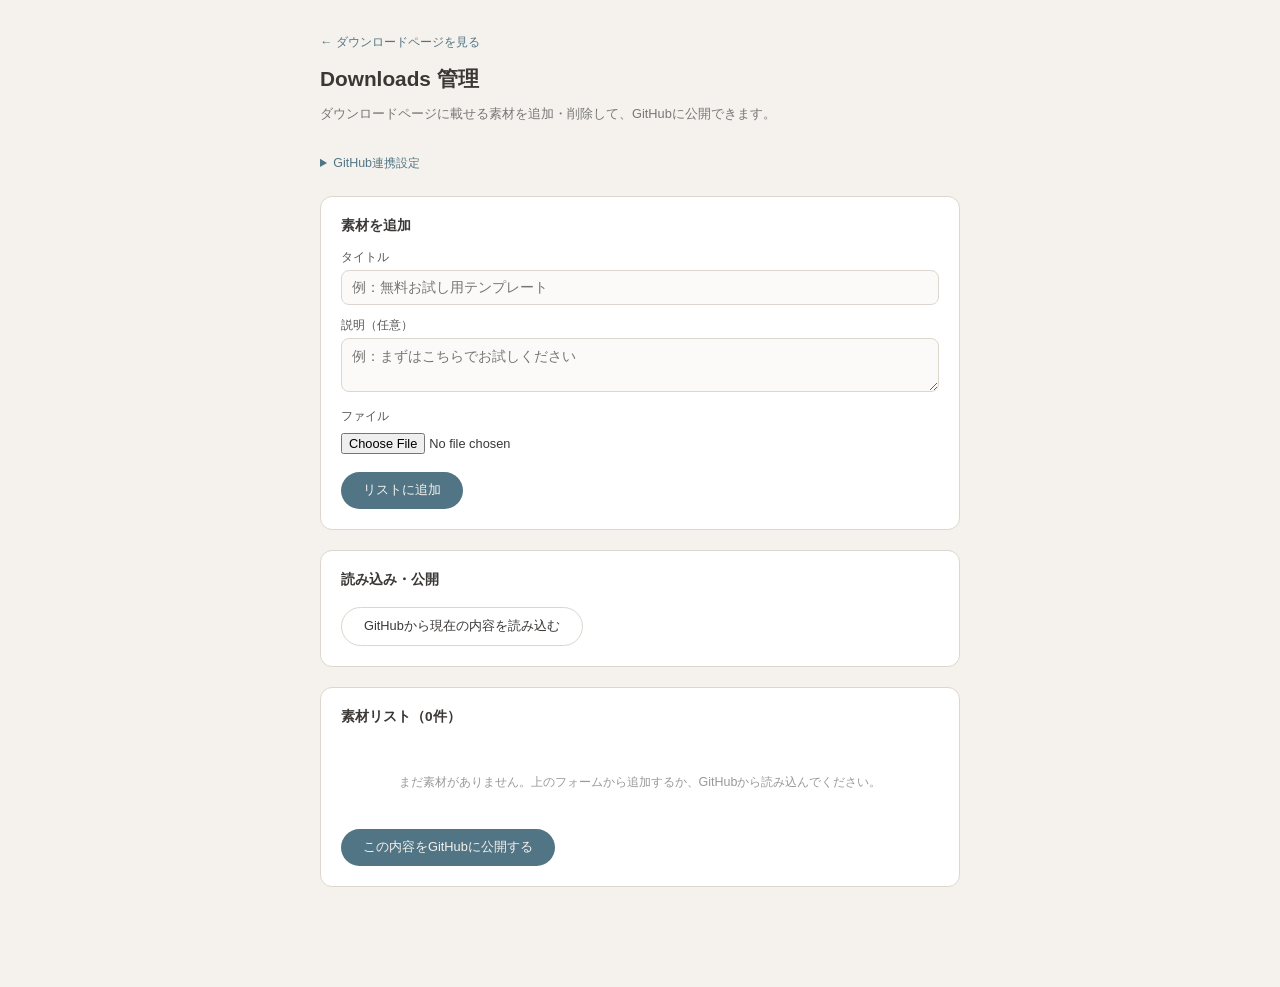
==== downloads-admin.html @ ae5e3011 "Add Downloads feature (public page + admin + dummy data) Replaces material-admin.html with downloads" ====
<!DOCTYPE html>
<html lang="ja">
<head>
<meta charset="UTF-8">
<meta name="viewport" content="width=device-width, initial-scale=1.0">
<title>Downloads 管理 | mamaroku</title>
<style>
  :root {
    --cream: #f5f2ed;
    --teal-dark: #517585;
    --ink: #3a3735;
    --line: #ddd6cc;
    --ok: #4b8a5f;
    --err: #b25a52;
  }
  * { box-sizing: border-box; }
  body {
    margin: 0;
    font-family: -apple-system, 'Hiragino Sans', 'Noto Sans JP', sans-serif;
    background: var(--cream);
    color: var(--ink);
    padding: 32px 20px 80px;
  }
  .wrap { max-width: 640px; margin: 0 auto; }
  h1 { font-size: 1.3rem; margin-bottom: 4px; }
  .lead { font-size: 0.8rem; color: #777; margin-bottom: 28px; }
  a.back { font-size: 0.78rem; color: var(--teal-dark); text-decoration: none; }

  section {
    background: #fff;
    border: 1px solid var(--line);
    border-radius: 12px;
    padding: 20px;
    margin-bottom: 20px;
  }
  section h2 {
    font-size: 0.85rem;
    margin: 0 0 14px;
    display: flex;
    align-items: center;
    gap: 8px;
  }
  details.gh-settings { margin-bottom: 20px; }
  details.gh-settings summary {
    cursor: pointer;
    font-size: 0.78rem;
    color: var(--teal-dark);
    padding: 4px 0;
  }
  label { display: block; font-size: 0.76rem; color: #555; margin: 12px 0 4px; }
  label:first-child { margin-top: 0; }
  input[type=text], input[type=password], textarea {
    width: 100%;
    padding: 9px 10px;
    font-size: 0.85rem;
    border: 1px solid var(--line);
    border-radius: 8px;
    font-family: inherit;
    background: #fbfaf8;
  }
  textarea { resize: vertical; min-height: 54px; }
  input[type=file] { font-size: 0.8rem; margin-top: 4px; }

  .btn {
    display: inline-block;
    border: none;
    border-radius: 999px;
    padding: 10px 22px;
    font-size: 0.8rem;
    cursor: pointer;
    background: var(--ink);
    color: var(--cream);
  }
  .btn:disabled { opacity: 0.4; cursor: not-allowed; }
  .btn.primary { background: var(--teal-dark); }
  .btn.small { padding: 6px 14px; font-size: 0.72rem; }
  .btn.danger { background: var(--err); }
  .btn.ghost { background: none; border: 1px solid var(--line); color: var(--ink); }

  .status { font-size: 0.75rem; margin-top: 8px; min-height: 1.2em; }
  .status.ok { color: var(--ok); }
  .status.err { color: var(--err); }

  .item-list { display: flex; flex-direction: column; gap: 10px; margin-top: 16px; }
  .item-card {
    display: flex;
    gap: 12px;
    align-items: center;
    border: 1px solid var(--line);
    border-radius: 10px;
    padding: 10px;
  }
  .item-card .thumb {
    width: 52px; height: 52px; flex-shrink: 0;
    border-radius: 6px;
    background: var(--cream);
    display: flex; align-items: center; justify-content: center;
    overflow: hidden;
    font-size: 0.65rem;
    color: #999;
    text-align: center;
  }
  .item-card .thumb img { max-width: 100%; max-height: 100%; object-fit: contain; }
  .item-card .meta { flex: 1; min-width: 0; }
  .item-card .meta .title { font-size: 0.82rem; font-weight: bold; }
  .item-card .meta .desc { font-size: 0.72rem; color: #777; margin-top: 2px; }
  .item-card .meta .size { font-size: 0.68rem; color: #aaa; margin-top: 2px; }
  .item-card .actions { display: flex; gap: 6px; flex-shrink: 0; }

  .empty { font-size: 0.78rem; color: #999; text-align: center; padding: 20px 0; }
  .footer-actions { display: flex; gap: 10px; align-items: center; margin-top: 18px; }
  .total-size { font-size: 0.72rem; color: #999; margin-left: auto; }
</style>
</head>
<body>
<div class="wrap">
  <a class="back" href="downloads.html">← ダウンロードページを見る</a>
  <h1 style="margin-top:14px;">Downloads 管理</h1>
  <p class="lead">ダウンロードページに載せる素材を追加・削除して、GitHubに公開できます。</p>

  <details class="gh-settings">
    <summary>GitHub連携設定</summary>
    <div style="margin-top:12px;">
      <label>Personal Access Token（illust-sticker管理画面と共通）</label>
      <input type="password" id="gh-token" placeholder="ghp_...">
      <label>リポジトリ（owner/repo）</label>
      <input type="text" id="gh-repo" placeholder="mamaroku/mamaroku">
      <label>保存先ファイル名</label>
      <input type="text" id="gh-filepath" placeholder="downloads.json">
      <div class="footer-actions">
        <button class="btn small" id="gh-save">設定を保存</button>
        <span class="status" id="gh-save-status"></span>
      </div>
    </div>
  </details>

  <section>
    <h2>素材を追加</h2>
    <label>タイトル</label>
    <input type="text" id="new-title" placeholder="例：無料お試し用テンプレート">
    <label>説明（任意）</label>
    <textarea id="new-desc" placeholder="例：まずはこちらでお試しください"></textarea>
    <label>ファイル</label>
    <input type="file" id="new-file">
    <div class="footer-actions">
      <button class="btn primary" id="add-btn">リストに追加</button>
      <span class="status" id="add-status"></span>
    </div>
  </section>

  <section>
    <h2>読み込み・公開</h2>
    <div class="footer-actions">
      <button class="btn ghost" id="load-btn">GitHubから現在の内容を読み込む</button>
      <span class="status" id="load-status"></span>
    </div>
  </section>

  <section>
    <h2 style="justify-content:space-between;">
      <span>素材リスト（<span id="item-count">0</span>件）</span>
    </h2>
    <div class="item-list" id="item-list"></div>
    <p class="empty" id="empty-msg">まだ素材がありません。上のフォームから追加するか、GitHubから読み込んでください。</p>

    <div class="footer-actions">
      <button class="btn primary" id="publish-btn">この内容をGitHubに公開する</button>
      <span class="status" id="publish-status"></span>
      <span class="total-size" id="total-size"></span>
    </div>
  </section>
</div>

<script>
(function () {
  var items = []; // {id, title, desc, filename, mime, size, data}

  function $(id) { return document.getElementById(id); }

  function loadGhSettings() {
    $('gh-token').value = localStorage.getItem('mamaroku_gh_token') || '';
    $('gh-repo').value = localStorage.getItem('mamaroku_gh_repo') || 'mamaroku/mamaroku';
    $('gh-filepath').value = localStorage.getItem('mamaroku_dl_filepath') || 'downloads.json';
  }
  loadGhSettings();

  $('gh-save').onclick = function () {
    localStorage.setItem('mamaroku_gh_token', $('gh-token').value.trim());
    localStorage.setItem('mamaroku_gh_repo', $('gh-repo').value.trim());
    localStorage.setItem('mamaroku_dl_filepath', $('gh-filepath').value.trim());
    var st = $('gh-save-status');
    st.className = 'status ok';
    st.textContent = '保存しました';
    setTimeout(function () { st.textContent = ''; }, 2000);
  };

  function fmtSize(bytes) {
    if (bytes < 1024) return bytes + ' B';
    if (bytes < 1024 * 1024) return (bytes / 1024).toFixed(1) + ' KB';
    return (bytes / 1024 / 1024).toFixed(2) + ' MB';
  }

  function render() {
    var list = $('item-list');
    list.innerHTML = '';
    $('item-count').textContent = items.length;
    $('empty-msg').style.display = items.length ? 'none' : 'block';
    var total = 0;
    items.forEach(function (item, idx) {
      total += item.size || 0;
      var card = document.createElement('div');
      card.className = 'item-card';
      var thumbHtml = item.mime && item.mime.indexOf('image/') === 0
        ? '<img src="' + item.data + '" alt="">'
        : (item.filename ? item.filename.split('.').pop().toUpperCase() : 'FILE');
      card.innerHTML =
        '<div class="thumb">' + thumbHtml + '</div>' +
        '<div class="meta">' +
          '<div class="title"></div>' +
          '<div class="desc"></div>' +
          '<div class="size">' + fmtSize(item.size || 0) + '</div>' +
        '</div>' +
        '<div class="actions"><button class="btn danger small">削除</button></div>';
      card.querySelector('.title').textContent = item.title;
      card.querySelector('.desc').textContent = item.desc || '';
      card.querySelector('.danger').onclick = function () {
        if (!confirm('「' + item.title + '」を削除しますか？')) return;
        items.splice(idx, 1);
        render();
      };
      list.appendChild(card);
    });
    $('total-size').textContent = items.length ? ('合計 ' + fmtSize(total)) : '';
  }

  $('add-btn').onclick = function () {
    var title = $('new-title').value.trim();
    var desc = $('new-desc').value.trim();
    var fileInput = $('new-file');
    var file = fileInput.files[0];
    var st = $('add-status');
    if (!title) { st.className = 'status err'; st.textContent = 'タイトルを入力してください'; return; }
    if (!file) { st.className = 'status err'; st.textContent = 'ファイルを選択してください'; return; }

    var reader = new FileReader();
    reader.onload = function () {
      items.push({
        id: Date.now() + Math.random(),
        title: title,
        desc: desc,
        filename: file.name,
        mime: file.type,
        size: file.size,
        data: reader.result
      });
      render();
      $('new-title').value = '';
      $('new-desc').value = '';
      fileInput.value = '';
      st.className = 'status ok';
      st.textContent = '追加しました（下の「GitHubに公開する」を押すまでは反映されません）';
      setTimeout(function () { st.textContent = ''; }, 4000);
    };
    reader.onerror = function () {
      st.className = 'status err';
      st.textContent = '読み込みに失敗しました';
    };
    reader.readAsDataURL(file);
  };

  function ghConf() {
    return {
      token: localStorage.getItem('mamaroku_gh_token'),
      repo: localStorage.getItem('mamaroku_gh_repo') || 'mamaroku/mamaroku',
      path: localStorage.getItem('mamaroku_dl_filepath') || 'downloads.json'
    };
  }

  $('load-btn').onclick = async function () {
    var st = $('load-status');
    var conf = ghConf();
    if (!conf.token) { st.className = 'status err'; st.textContent = 'トークンを設定してください'; return; }
    st.className = 'status'; st.textContent = '読み込み中...';
    try {
      var mr = await fetch('https://api.github.com/repos/' + conf.repo + '/contents/' + conf.path, {
        headers: { Authorization: 'token ' + conf.token, Accept: 'application/vnd.github.v3+json' }
      });
      if (!mr.ok) {
        if (mr.status === 404) {
          items = [];
          render();
          st.className = 'status ok';
          st.textContent = 'まだファイルが存在しません（新規作成になります）';
          return;
        }
        throw new Error('HTTP ' + mr.status);
      }
      var meta = await mr.json();
      var br = await fetch('https://api.github.com/repos/' + conf.repo + '/git/blobs/' + meta.sha, {
        headers: { Authorization: 'token ' + conf.token, Accept: 'application/vnd.github.v3.raw' }
      });
      if (!br.ok) throw new Error('Blob HTTP ' + br.status);
      var data = await br.json();
      items = (data.items || []).map(function (it) {
        return { id: it.id, title: it.title, desc: it.desc, filename: it.filename, mime: it.mime, size: it.size, data: it.data };
      });
      render();
      st.className = 'status ok';
      st.textContent = '読み込み完了（' + items.length + '件）';
    } catch (e) {
      st.className = 'status err';
      st.textContent = 'エラー: ' + e.message;
    }
  };

  $('publish-btn').onclick = async function () {
    var st = $('publish-status');
    var conf = ghConf();
    if (!conf.token) { st.className = 'status err'; st.textContent = 'トークンを設定してください'; return; }
    st.className = 'status'; st.textContent = '公開中...';
    try {
      var jsonStr = JSON.stringify({ updatedAt: new Date().toISOString(), items: items }, null, 2);
      var url = 'https://api.github.com/repos/' + conf.repo + '/contents/' + conf.path;
      var headers = { Authorization: 'token ' + conf.token, Accept: 'application/vnd.github.v3+json', 'Content-Type': 'application/json' };
      var sha;
      try {
        var r = await fetch(url, { headers: headers });
        if (r.ok) { var d = await r.json(); sha = d.sha; }
      } catch (e) {}
      var content = btoa(unescape(encodeURIComponent(jsonStr)));
      var body = { message: 'Update downloads.json', content: content };
      if (sha) body.sha = sha;
      var res = await fetch(url, { method: 'PUT', headers: headers, body: JSON.stringify(body) });
      if (!res.ok) {
        var err = await res.json().catch(function () { return {}; });
        throw new Error('HTTP ' + res.status + ': ' + (err.message || '不明なエラー'));
      }
      st.className = 'status ok';
      st.textContent = '公開しました ✓（数分後にサイトへ反映されます）';
    } catch (e) {
      st.className = 'status err';
      st.textContent = 'エラー: ' + e.message;
    }
  };

  render();
})();
</script>
</body>
</html>
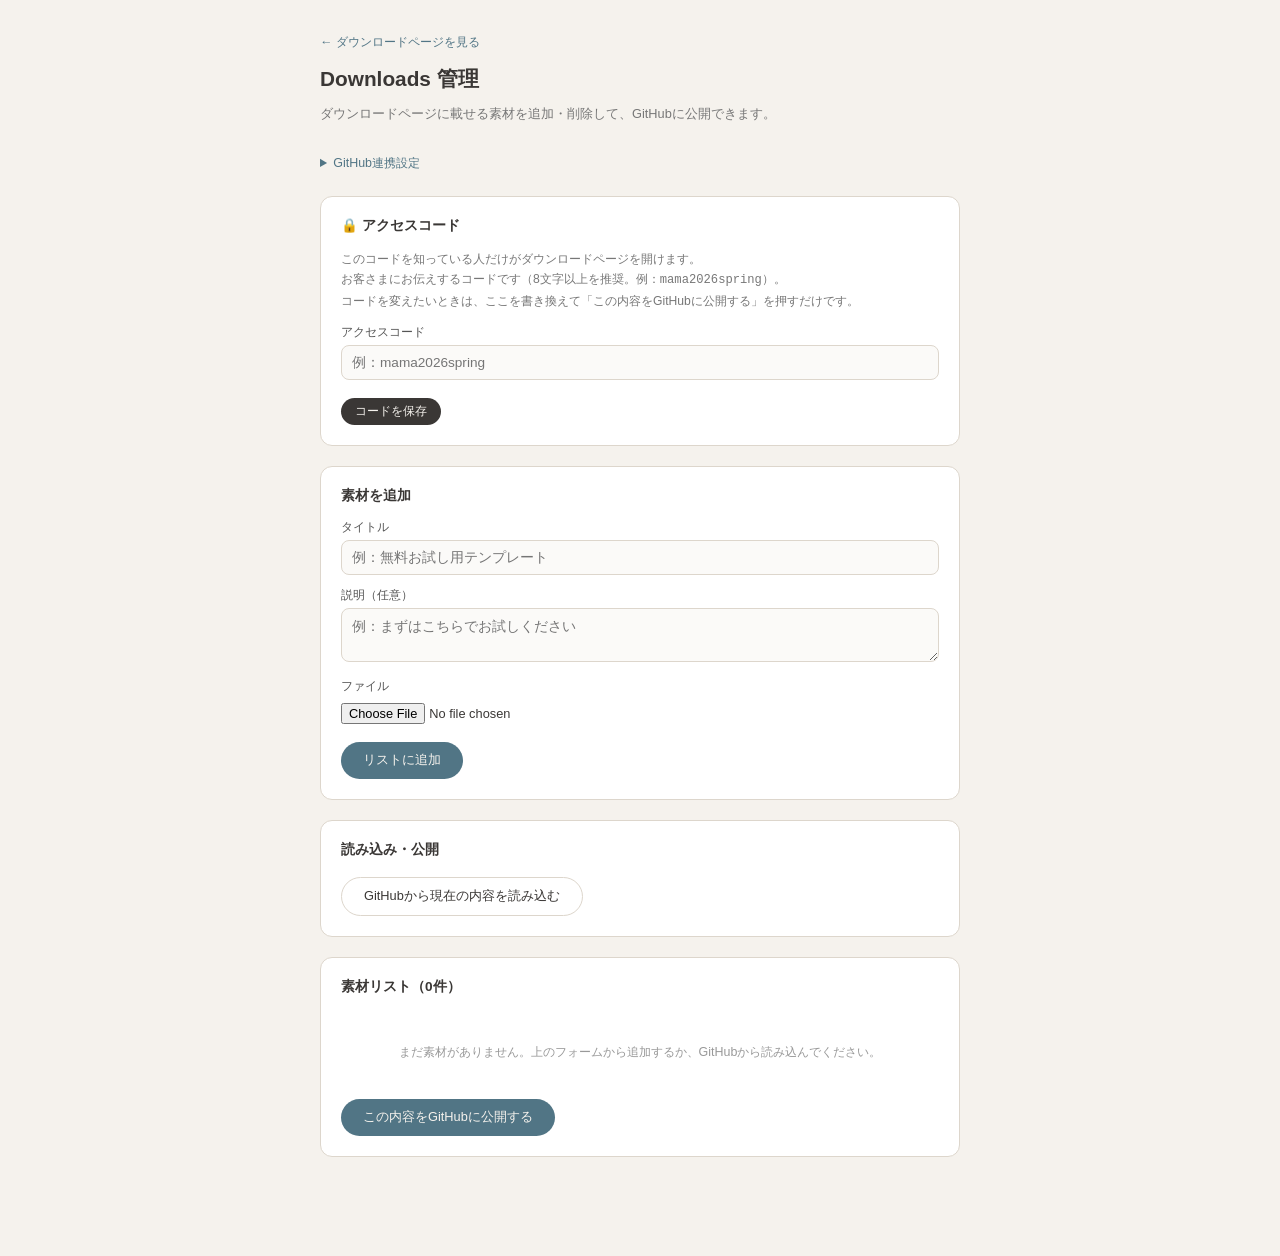
==== commit 50afd9b8: "ダウンロードページにアクセスコード保護を追加 - downloads.html: コード入力ゲートを追加。AES-GCM+PBKDF2 で暗号化された   downloads.json を、正しいコー" ====
--- a/downloads-admin.html
+++ b/downloads-admin.html
@@ -135,6 +135,21 @@
   </details>
 
   <section>
+    <h2>🔒 アクセスコード</h2>
+    <p style="font-size:0.76rem;color:#777;line-height:1.7;margin:0 0 6px;">
+      このコードを知っている人だけがダウンロードページを開けます。<br>
+      お客さまにお伝えするコードです（8文字以上を推奨。例：<code>mama2026spring</code>）。<br>
+      コードを変えたいときは、ここを書き換えて「この内容をGitHubに公開する」を押すだけです。
+    </p>
+    <label>アクセスコード</label>
+    <input type="text" id="access-code" placeholder="例：mama2026spring" autocomplete="off" autocapitalize="off" spellcheck="false">
+    <div class="footer-actions">
+      <button class="btn small" id="code-save">コードを保存</button>
+      <span class="status" id="code-save-status"></span>
+    </div>
+  </section>
+
+  <section>
     <h2>素材を追加</h2>
     <label>タイトル</label>
     <input type="text" id="new-title" placeholder="例：無料お試し用テンプレート">
@@ -177,12 +192,53 @@
 
   function $(id) { return document.getElementById(id); }
 
+  // ---- 暗号化ヘルパー（AES-GCM + PBKDF2）----
+  function b64enc(buf) {
+    var b = new Uint8Array(buf), s = '';
+    for (var i = 0; i < b.length; i++) s += String.fromCharCode(b[i]);
+    return btoa(s);
+  }
+  function b64dec(str) {
+    var bin = atob(str), b = new Uint8Array(bin.length);
+    for (var i = 0; i < bin.length; i++) b[i] = bin.charCodeAt(i);
+    return b;
+  }
+  async function deriveKey(code, salt) {
+    var base = await crypto.subtle.importKey('raw', new TextEncoder().encode(code), 'PBKDF2', false, ['deriveKey']);
+    return crypto.subtle.deriveKey(
+      { name: 'PBKDF2', salt: salt, iterations: 150000, hash: 'SHA-256' },
+      base, { name: 'AES-GCM', length: 256 }, false, ['encrypt', 'decrypt']);
+  }
+  async function encryptPayload(code, obj) {
+    var salt = crypto.getRandomValues(new Uint8Array(16));
+    var iv = crypto.getRandomValues(new Uint8Array(12));
+    var key = await deriveKey(code, salt);
+    var ct = await crypto.subtle.encrypt({ name: 'AES-GCM', iv: iv }, key,
+      new TextEncoder().encode(JSON.stringify(obj)));
+    return { v: 1, enc: 'aes-gcm', salt: b64enc(salt), iv: b64enc(iv), ct: b64enc(ct), updatedAt: new Date().toISOString() };
+  }
+  async function decryptPayload(code, env) {
+    var key = await deriveKey(code, b64dec(env.salt));
+    var pt = await crypto.subtle.decrypt({ name: 'AES-GCM', iv: b64dec(env.iv) }, key, b64dec(env.ct));
+    return JSON.parse(new TextDecoder().decode(pt));
+  }
+  function getCode() { return ($('access-code').value || '').trim(); }
+
   function loadGhSettings() {
     $('gh-token').value = localStorage.getItem('mamaroku_gh_token') || '';
     $('gh-repo').value = localStorage.getItem('mamaroku_gh_repo') || 'mamaroku/mamaroku';
     $('gh-filepath').value = localStorage.getItem('mamaroku_dl_filepath') || 'downloads.json';
+    $('access-code').value = localStorage.getItem('mamaroku_dl_access_code') || '';
   }
   loadGhSettings();
+
+  $('code-save').onclick = function () {
+    localStorage.setItem('mamaroku_dl_access_code', getCode());
+    var st = $('code-save-status');
+    st.className = 'status ok';
+    st.textContent = getCode() ? 'コードを保存しました' : 'コードを空にしました（保護なし）';
+    setTimeout(function () { st.textContent = ''; }, 2500);
+  };
 
   $('gh-save').onclick = function () {
     localStorage.setItem('mamaroku_gh_token', $('gh-token').value.trim());
@@ -301,6 +357,15 @@
       });
       if (!br.ok) throw new Error('Blob HTTP ' + br.status);
       var data = await br.json();
+      if (data && (data.enc || data.ct)) {
+        var code = getCode();
+        if (!code) throw new Error('暗号化されています。先に上の「アクセスコード」を入力してください');
+        try {
+          data = await decryptPayload(code, data);
+        } catch (e2) {
+          throw new Error('アクセスコードが違うため復号できませんでした');
+        }
+      }
       items = (data.items || []).map(function (it) {
         return { id: it.id, title: it.title, desc: it.desc, filename: it.filename, mime: it.mime, size: it.size, data: it.data };
       });
@@ -317,9 +382,27 @@
     var st = $('publish-status');
     var conf = ghConf();
     if (!conf.token) { st.className = 'status err'; st.textContent = 'トークンを設定してください'; return; }
-    st.className = 'status'; st.textContent = '公開中...';
+    var code = getCode();
+    if (code && !(window.crypto && crypto.subtle)) {
+      st.className = 'status err';
+      st.textContent = '暗号化機能が使えません。この管理画面を Safari か Chrome の最新版で開いてください';
+      return;
+    }
+    var fileObj;
+    if (code) {
+      st.className = 'status'; st.textContent = '暗号化して公開中...';
+      fileObj = await encryptPayload(code, { items: items });
+    } else {
+      if (!confirm('アクセスコードが未設定です。\nURLを知っていれば誰でも見られる状態で公開します。よろしいですか？')) {
+        st.textContent = ''; return;
+      }
+      st.className = 'status'; st.textContent = '公開中...';
+      fileObj = { updatedAt: new Date().toISOString(), items: items };
+    }
+    // 次回の管理作業のためにコードも記憶しておく
+    localStorage.setItem('mamaroku_dl_access_code', code);
     try {
-      var jsonStr = JSON.stringify({ updatedAt: new Date().toISOString(), items: items }, null, 2);
+      var jsonStr = JSON.stringify(fileObj, null, 2);
       var url = 'https://api.github.com/repos/' + conf.repo + '/contents/' + conf.path;
       var headers = { Authorization: 'token ' + conf.token, Accept: 'application/vnd.github.v3+json', 'Content-Type': 'application/json' };
       var sha;
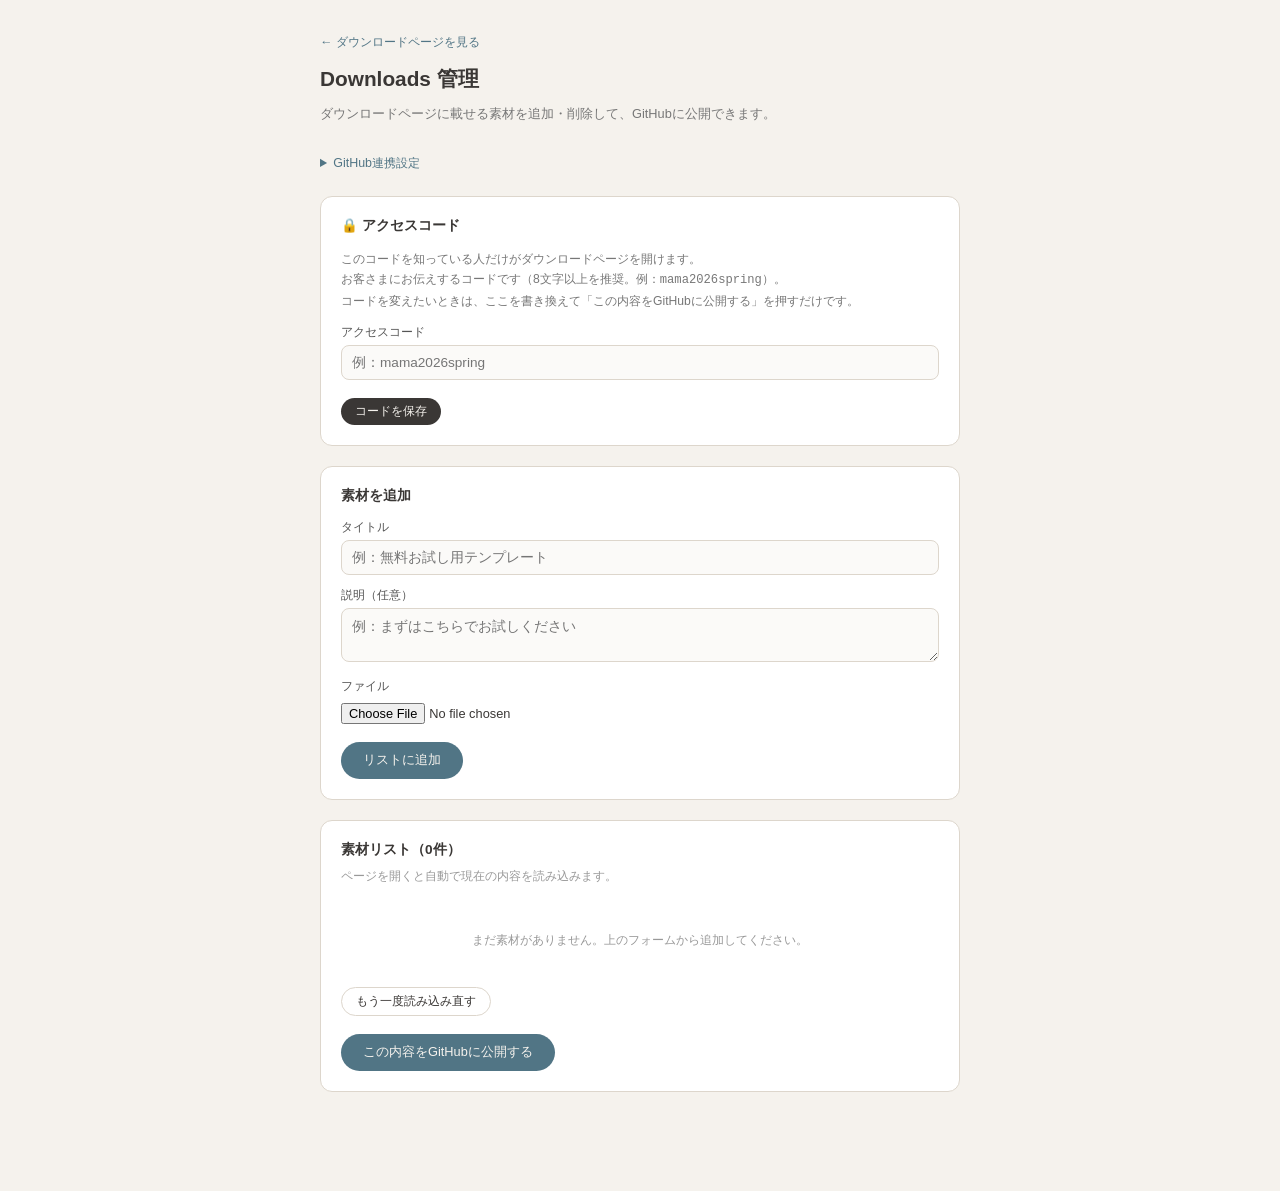
==== commit b7eefb4f: "downloads.htmlにGA計測を追加、管理画面の読み込みを自動化 - downloads.html: サイト共通のGoogleアナリティクス(G-QBYGZ9TTWS)を追加し、   ダウンロ" ====
--- a/downloads-admin.html
+++ b/downloads-admin.html
@@ -164,19 +164,16 @@
   </section>
 
   <section>
-    <h2>読み込み・公開</h2>
-    <div class="footer-actions">
-      <button class="btn ghost" id="load-btn">GitHubから現在の内容を読み込む</button>
-      <span class="status" id="load-status"></span>
-    </div>
-  </section>
-
-  <section>
     <h2 style="justify-content:space-between;">
       <span>素材リスト（<span id="item-count">0</span>件）</span>
     </h2>
+    <p style="font-size:0.72rem;color:#999;margin:-4px 0 12px;" id="autoload-note">ページを開くと自動で現在の内容を読み込みます。</p>
     <div class="item-list" id="item-list"></div>
-    <p class="empty" id="empty-msg">まだ素材がありません。上のフォームから追加するか、GitHubから読み込んでください。</p>
+    <p class="empty" id="empty-msg">まだ素材がありません。上のフォームから追加してください。</p>
+    <div class="footer-actions">
+      <button class="btn ghost small" id="load-btn">もう一度読み込み直す</button>
+      <span class="status" id="load-status"></span>
+    </div>
 
     <div class="footer-actions">
       <button class="btn primary" id="publish-btn">この内容をGitHubに公開する</button>
@@ -332,10 +329,15 @@
     };
   }
 
-  $('load-btn').onclick = async function () {
+  var hasLoadedOnce = false;
+
+  async function doLoad(silent) {
     var st = $('load-status');
     var conf = ghConf();
-    if (!conf.token) { st.className = 'status err'; st.textContent = 'トークンを設定してください'; return; }
+    if (!conf.token) {
+      if (!silent) { st.className = 'status err'; st.textContent = 'トークンを設定してください'; }
+      return;
+    }
     st.className = 'status'; st.textContent = '読み込み中...';
     try {
       var mr = await fetch('https://api.github.com/repos/' + conf.repo + '/contents/' + conf.path, {
@@ -344,6 +346,7 @@
       if (!mr.ok) {
         if (mr.status === 404) {
           items = [];
+          hasLoadedOnce = true;
           render();
           st.className = 'status ok';
           st.textContent = 'まだファイルが存在しません（新規作成になります）';
@@ -359,7 +362,7 @@
       var data = await br.json();
       if (data && (data.enc || data.ct)) {
         var code = getCode();
-        if (!code) throw new Error('暗号化されています。先に上の「アクセスコード」を入力してください');
+        if (!code) throw new Error('暗号化されています。上の「アクセスコード」を入力してから「もう一度読み込み直す」を押してください');
         try {
           data = await decryptPayload(code, data);
         } catch (e2) {
@@ -369,17 +372,27 @@
       items = (data.items || []).map(function (it) {
         return { id: it.id, title: it.title, desc: it.desc, filename: it.filename, mime: it.mime, size: it.size, data: it.data };
       });
+      hasLoadedOnce = true;
       render();
       st.className = 'status ok';
       st.textContent = '読み込み完了（' + items.length + '件）';
     } catch (e) {
-      st.className = 'status err';
-      st.textContent = 'エラー: ' + e.message;
-    }
-  };
+      st.className = silent ? 'status' : 'status err';
+      st.textContent = silent
+        ? '自動読み込みできませんでした（アクセスコードを確認して「もう一度読み込み直す」を押してください）'
+        : 'エラー: ' + e.message;
+    }
+  }
+
+  $('load-btn').onclick = function () { doLoad(false); };
 
   $('publish-btn').onclick = async function () {
     var st = $('publish-status');
+    if (!hasLoadedOnce && items.length === 0) {
+      if (!confirm('現在の内容をまだ読み込んでいません。このまま公開すると、既存の素材がすべて消えて空の状態で公開される可能性があります。\n\n本当に続けますか？')) {
+        return;
+      }
+    }
     var conf = ghConf();
     if (!conf.token) { st.className = 'status err'; st.textContent = 'トークンを設定してください'; return; }
     var code = getCode();
@@ -427,6 +440,7 @@
   };
 
   render();
+  doLoad(true);
 })();
 </script>
 </body>
